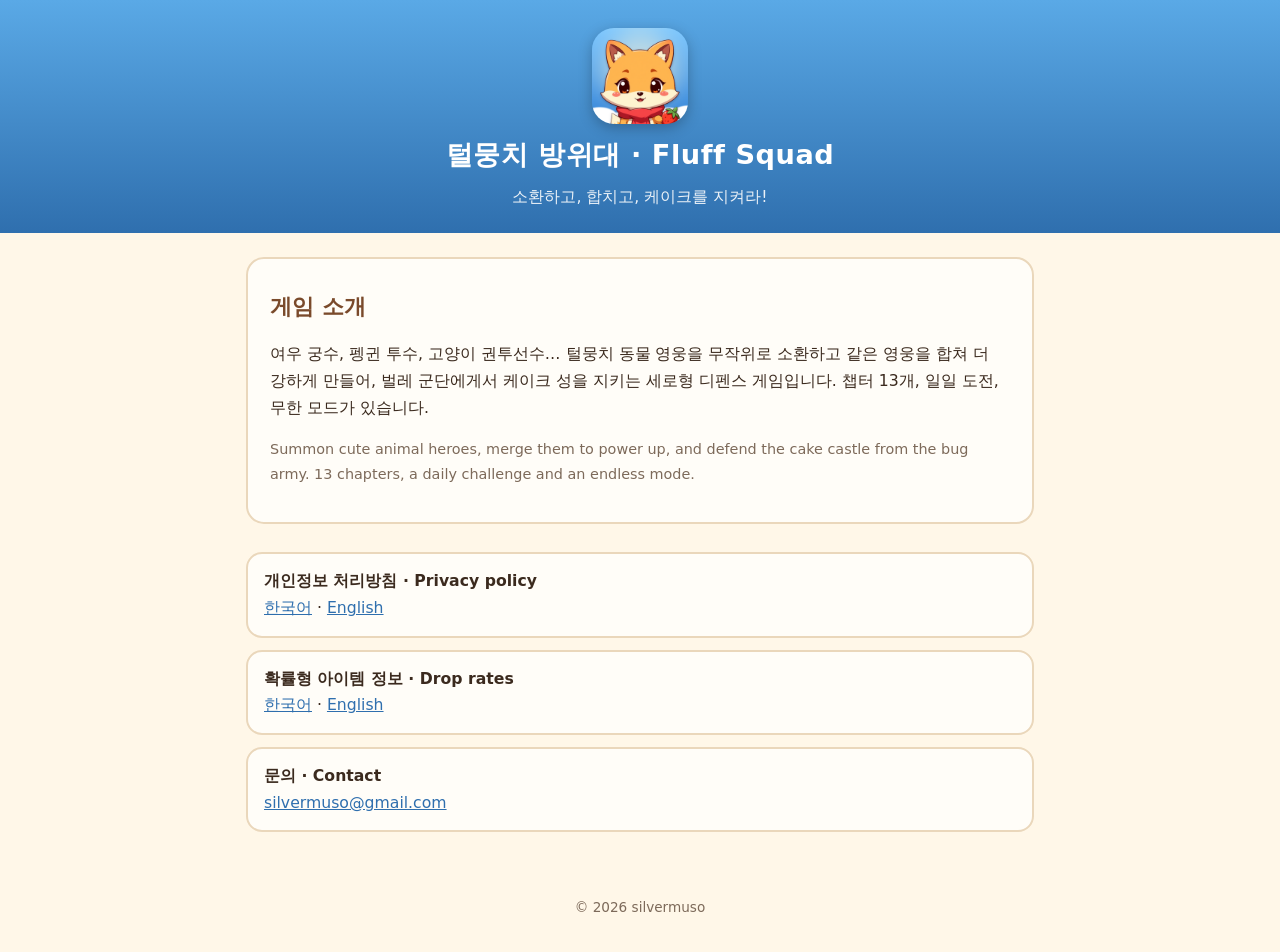
==== fluffsquad/index.html @ 69a1def0 "털뭉치 방위대: 게임 페이지·개인정보처리방침·확률 안내·원격 밸런스 추가 Co-Authored-By: Claude Opus 5.5 <noreply@anthropic.com>" ====
<!doctype html>
<html lang="ko">
<head>
<meta charset="utf-8">
<meta name="viewport" content="width=device-width, initial-scale=1">
<title>털뭉치 방위대 · Fluff Squad</title>
<meta name="description" content="귀여운 동물 영웅을 소환하고 합성해 벌레 군단에게서 케이크 성을 지키는 디펜스 게임">
<link rel="stylesheet" href="style.css">
<link rel="icon" href="icon.png">
</head>
<body>
<header class="top">
  <img src="icon.png" alt="털뭉치 방위대 아이콘">
  <h1>털뭉치 방위대 · Fluff Squad</h1>
  <p>소환하고, 합치고, 케이크를 지켜라!</p>
</header>
<main>
<section class="doc" lang="ko">
<h2>게임 소개</h2>
<p>여우 궁수, 펭귄 투수, 고양이 권투선수… 털뭉치 동물 영웅을 무작위로 소환하고 같은 영웅을 합쳐 더 강하게 만들어, 벌레 군단에게서 케이크 성을 지키는 세로형 디펜스 게임입니다. 챕터 13개, 일일 도전, 무한 모드가 있습니다.</p>
<p class="meta">Summon cute animal heroes, merge them to power up, and defend the cake castle from the bug army. 13 chapters, a daily challenge and an endless mode.</p>
</section>
<ul class="cards">
<li><b>개인정보 처리방침 · Privacy policy</b><br><a href="privacy/#ko">한국어</a> · <a href="privacy/#en">English</a></li>
<li><b>확률형 아이템 정보 · Drop rates</b><br><a href="odds/#ko">한국어</a> · <a href="odds/#en">English</a></li>
<li><b>문의 · Contact</b><br><a href="mailto:silvermuso@gmail.com">silvermuso@gmail.com</a></li>
</ul>
</main>
<footer>© 2026 silvermuso</footer>
</body>
</html>
---- fluffsquad/style.css ----
/* 털뭉치 방위대 페이지 스타일 — 게임 팔레트(하늘색·주황·나무색·크림·초록) */
:root {
  --sky: #5aa9e6;
  --sky-deep: #2f6fae;
  --orange: #f39a2b;
  --wood: #7a4a2b;
  --cream: #fff7e8;
  --paper: #fffdf8;
  --line: #ead7bb;
  --green: #4f9d58;
  --text: #3b2a1e;
  --muted: #7d6a5a;
}

* { box-sizing: border-box; }

body {
  margin: 0;
  background: var(--cream);
  color: var(--text);
  font-family: system-ui, -apple-system, "Segoe UI", "Apple SD Gothic Neo", "Malgun Gothic", "Noto Sans KR", sans-serif;
  line-height: 1.7;
  word-break: keep-all;
  overflow-wrap: anywhere;
}

header.top {
  background: linear-gradient(180deg, var(--sky) 0%, var(--sky-deep) 100%);
  color: #fff;
  padding: 28px 16px 22px;
  text-align: center;
}

header.top h1 { margin: 0; font-size: 1.7rem; letter-spacing: 0.02em; }
header.top p { margin: 6px 0 0; opacity: 0.9; }
header.top img { width: 96px; height: 96px; border-radius: 22px; box-shadow: 0 4px 14px rgba(0, 0, 0, 0.25); }

main {
  max-width: 820px;
  margin: 0 auto;
  padding: 24px 16px 48px;
}

nav.lang {
  display: flex;
  gap: 8px;
  justify-content: center;
  margin: 0 0 20px;
}

nav.lang a, a.button {
  display: inline-block;
  padding: 8px 18px;
  border-radius: 999px;
  background: var(--orange);
  color: #fff;
  text-decoration: none;
  font-weight: 700;
}

nav.lang a:hover, a.button:hover { filter: brightness(1.06); }

section.doc {
  background: var(--paper);
  border: 2px solid var(--line);
  border-radius: 18px;
  padding: 8px 22px 22px;
  margin: 0 0 28px;
}

h2 { color: var(--wood); font-size: 1.35rem; margin: 22px 0 8px; }
h3 { color: var(--sky-deep); font-size: 1.08rem; margin: 22px 0 6px; }
p, li { font-size: 0.98rem; }
.meta { color: var(--muted); font-size: 0.9rem; }

.table-wrap { overflow-x: auto; margin: 8px 0 14px; }
table { border-collapse: collapse; width: 100%; font-size: 0.92rem; }
th, td { border: 1px solid var(--line); padding: 7px 9px; text-align: left; vertical-align: top; }
th { background: #fdf0d9; color: var(--wood); }
td.num { text-align: right; font-variant-numeric: tabular-nums; white-space: nowrap; }

ul.cards { list-style: none; padding: 0; display: grid; gap: 12px; }
ul.cards li {
  background: var(--paper);
  border: 2px solid var(--line);
  border-radius: 16px;
  padding: 14px 16px;
}

footer { text-align: center; color: var(--muted); font-size: 0.85rem; padding: 0 16px 32px; }
a { color: var(--sky-deep); }
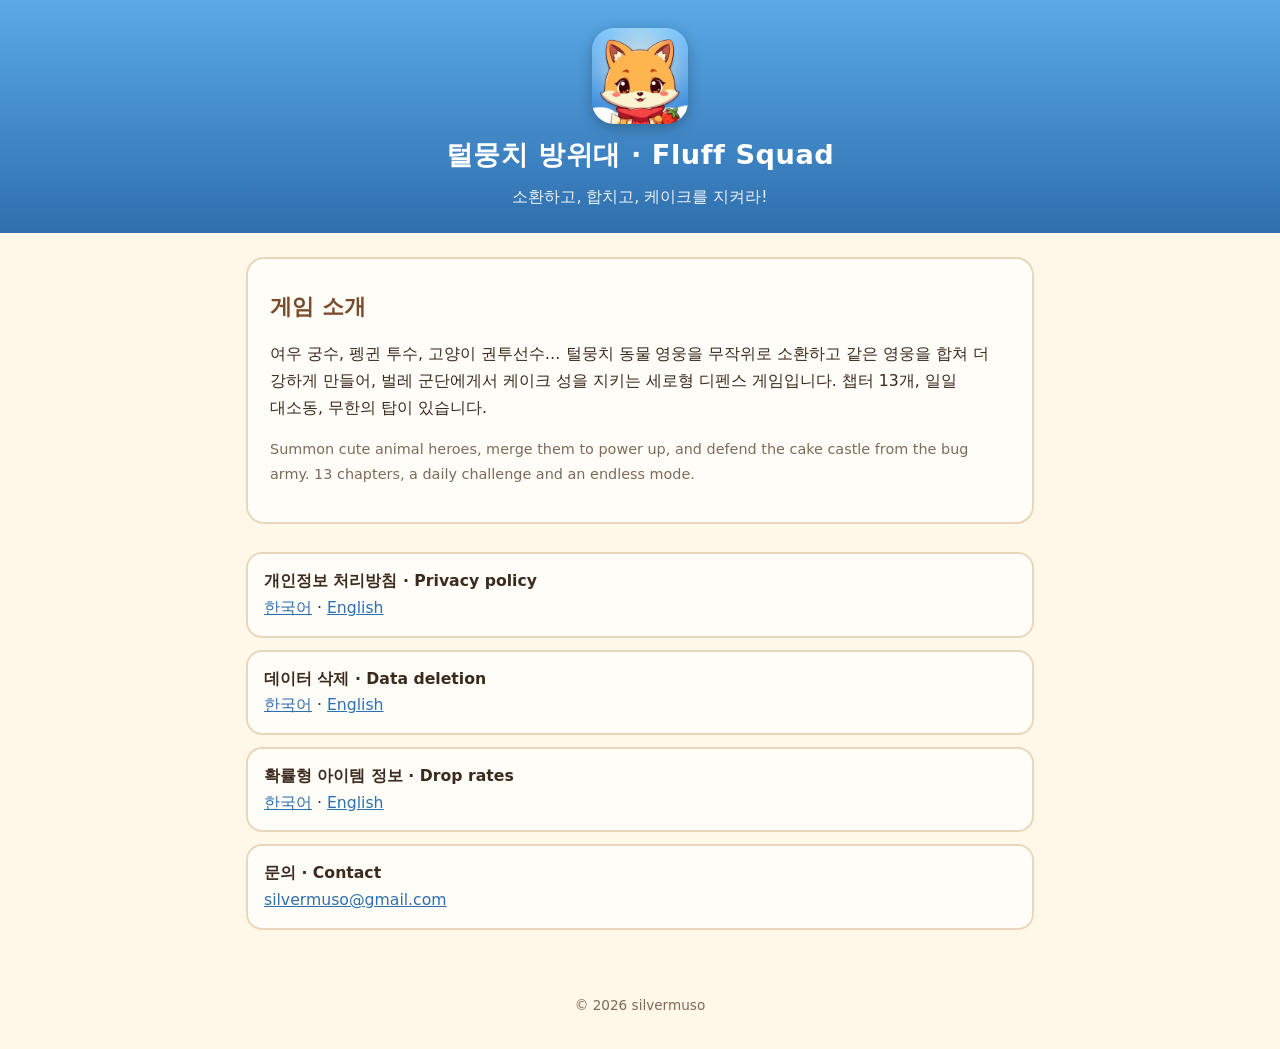
==== commit 0bfa8f1d: "fluffsquad 데이터 삭제 안내 페이지 추가 Co-Authored-By: Claude Opus 5.5 <noreply@anthropic.com>" ====
--- a/fluffsquad/index.html
+++ b/fluffsquad/index.html
@@ -17,11 +17,12 @@
 <main>
 <section class="doc" lang="ko">
 <h2>게임 소개</h2>
-<p>여우 궁수, 펭귄 투수, 고양이 권투선수… 털뭉치 동물 영웅을 무작위로 소환하고 같은 영웅을 합쳐 더 강하게 만들어, 벌레 군단에게서 케이크 성을 지키는 세로형 디펜스 게임입니다. 챕터 13개, 일일 도전, 무한 모드가 있습니다.</p>
+<p>여우 궁수, 펭귄 투수, 고양이 권투선수… 털뭉치 동물 영웅을 무작위로 소환하고 같은 영웅을 합쳐 더 강하게 만들어, 벌레 군단에게서 케이크 성을 지키는 세로형 디펜스 게임입니다. 챕터 13개, 일일 대소동, 무한의 탑이 있습니다.</p>
 <p class="meta">Summon cute animal heroes, merge them to power up, and defend the cake castle from the bug army. 13 chapters, a daily challenge and an endless mode.</p>
 </section>
 <ul class="cards">
 <li><b>개인정보 처리방침 · Privacy policy</b><br><a href="privacy/#ko">한국어</a> · <a href="privacy/#en">English</a></li>
+<li><b>데이터 삭제 · Data deletion</b><br><a href="delete/#ko">한국어</a> · <a href="delete/#en">English</a></li>
 <li><b>확률형 아이템 정보 · Drop rates</b><br><a href="odds/#ko">한국어</a> · <a href="odds/#en">English</a></li>
 <li><b>문의 · Contact</b><br><a href="mailto:silvermuso@gmail.com">silvermuso@gmail.com</a></li>
 </ul>
